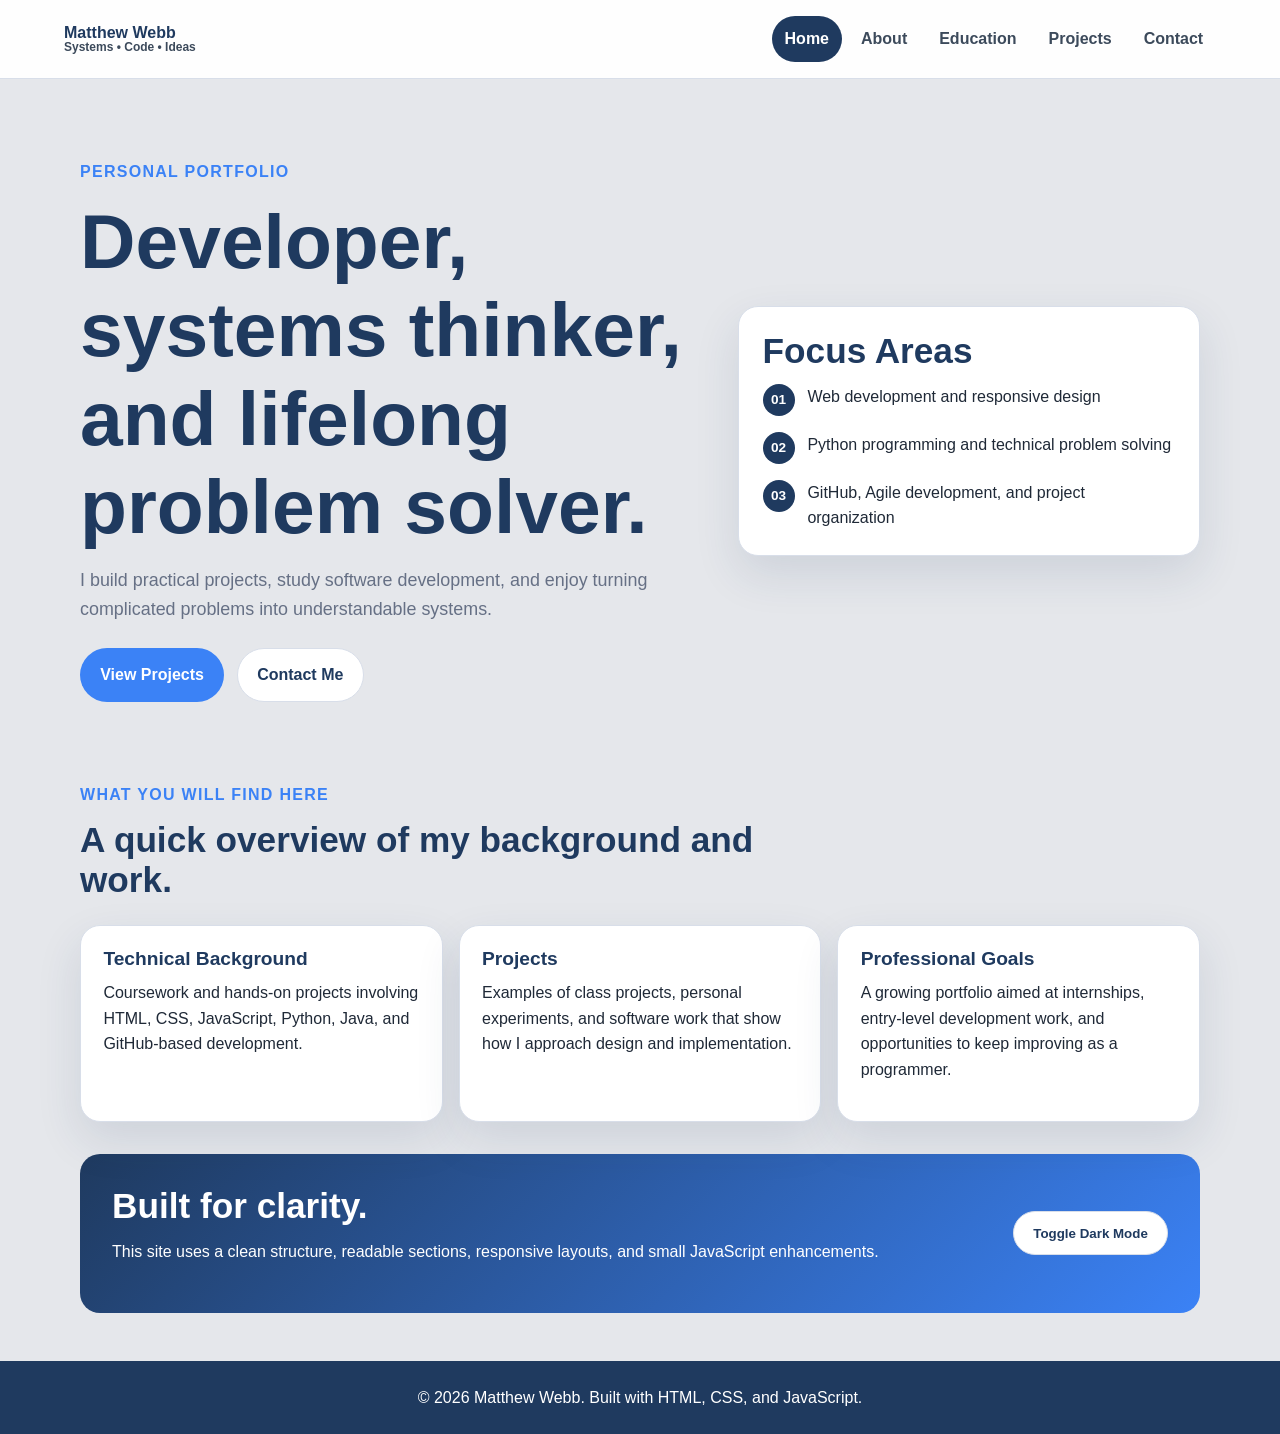
==== index.html @ 658241de "Add files via upload" ====
<!DOCTYPE html>
<html lang="en">
<head>
  <meta charset="UTF-8">
  <meta name="viewport" content="width=device-width, initial-scale=1.0">
  <title>Matthew Webb | Personal Portfolio</title>
  <link rel="stylesheet" href="css/style.css">
  <script src="js/script.js" defer></script>
</head>
<body>
  <header class="site-header">
    <a class="wordmark" href="index.html" aria-label="Matthew Webb home">
      <span>Matthew Webb</span>
      <small>Systems • Code • Ideas</small>
    </a>
    <button class="nav-toggle" aria-label="Toggle navigation" aria-expanded="false">☰</button>
    <nav class="site-nav" aria-label="Main navigation">
      <a class="active" href="index.html">Home</a>
      <a href="about.html">About</a>
      <a href="education.html">Education</a>
      <a href="projects.html">Projects</a>
      <a href="contact.html">Contact</a>
    </nav>
  </header>

  <main>
    <section class="hero two-column-hero">
      <div>
        <p class="eyebrow">Personal Portfolio</p>
        <h1>Developer, systems thinker, and lifelong problem solver.</h1>
        <p class="hero-text">I build practical projects, study software development, and enjoy turning complicated problems into understandable systems.</p>
        <div class="button-row">
          <a class="button primary" href="projects.html">View Projects</a>
          <a class="button secondary" href="contact.html">Contact Me</a>
        </div>
      </div>
      <div class="hero-card" aria-label="Portfolio highlights">
        <h2>Focus Areas</h2>
        <ul class="highlight-list">
          <li><span>01</span> Web development and responsive design</li>
          <li><span>02</span> Python programming and technical problem solving</li>
          <li><span>03</span> GitHub, Agile development, and project organization</li>
        </ul>
      </div>
    </section>

    <section class="content-section">
      <div class="section-heading">
        <p class="eyebrow">What you will find here</p>
        <h2>A quick overview of my background and work.</h2>
      </div>
      <div class="card-grid three-columns">
        <article class="info-card">
          <h3>Technical Background</h3>
          <p>Coursework and hands-on projects involving HTML, CSS, JavaScript, Python, Java, and GitHub-based development.</p>
        </article>
        <article class="info-card">
          <h3>Projects</h3>
          <p>Examples of class projects, personal experiments, and software work that show how I approach design and implementation.</p>
        </article>
        <article class="info-card">
          <h3>Professional Goals</h3>
          <p>A growing portfolio aimed at internships, entry-level development work, and opportunities to keep improving as a programmer.</p>
        </article>
      </div>
    </section>

    <section class="callout-band">
      <div>
        <h2>Built for clarity.</h2>
        <p>This site uses a clean structure, readable sections, responsive layouts, and small JavaScript enhancements.</p>
      </div>
      <button class="button secondary theme-toggle" type="button">Toggle Dark Mode</button>
    </section>
  </main>

  <footer class="site-footer">
    <p>&copy; 2026 Matthew Webb. Built with HTML, CSS, and JavaScript.</p>
  </footer>
</body>
</html>
---- css/style.css ----
:root {
  --dark-blue: #1F3A5F;
  --slate-gray: #3C4A5B;
  --light-gray: #E5E7EB;
  --accent-blue: #3B82F6;
  --white: #ffffff;
  --surface: #ffffff;
  --text: #1f2937;
  --muted: #667085;
  --border: #d8dee9;
  --shadow: 0 18px 45px rgba(31, 58, 95, 0.12);
}

* {
  box-sizing: border-box;
}

html {
  scroll-behavior: smooth;
}

body {
  margin: 0;
  font-family: "Open Sans", Arial, sans-serif;
  color: var(--text);
  background: var(--light-gray);
  line-height: 1.6;
}

body.dark-mode {
  --light-gray: #111827;
  --surface: #1f2937;
  --text: #f3f4f6;
  --muted: #cbd5e1;
  --border: #374151;
  --shadow: 0 18px 45px rgba(0, 0, 0, 0.35);
}

a {
  color: var(--accent-blue);
  text-decoration: none;
}

a:hover,
a:focus {
  text-decoration: underline;
}

img {
  max-width: 100%;
  display: block;
}

.site-header {
  position: sticky;
  top: 0;
  z-index: 10;
  display: flex;
  align-items: center;
  justify-content: space-between;
  gap: 1rem;
  padding: 1rem clamp(1rem, 5vw, 4rem);
  background: rgba(255, 255, 255, 0.95);
  border-bottom: 1px solid var(--border);
  backdrop-filter: blur(10px);
}

.dark-mode .site-header {
  background: rgba(31, 41, 55, 0.95);
}

.wordmark {
  display: inline-flex;
  flex-direction: column;
  color: var(--dark-blue);
  font-family: Montserrat, Arial, sans-serif;
  font-weight: 800;
  line-height: 1.1;
}

.dark-mode .wordmark {
  color: #dbeafe;
}

.wordmark small {
  color: var(--slate-gray);
  font-size: 0.75rem;
  font-weight: 600;
}

.dark-mode .wordmark small {
  color: var(--muted);
}

.site-nav {
  display: flex;
  align-items: center;
  gap: 0.4rem;
}

.site-nav a {
  color: var(--slate-gray);
  font-weight: 700;
  padding: 0.65rem 0.8rem;
  border-radius: 999px;
}

.site-nav a:hover,
.site-nav a:focus,
.site-nav a.active {
  color: #ffffff;
  background: var(--dark-blue);
  text-decoration: none;
}

.nav-toggle {
  display: none;
  border: 0;
  border-radius: 0.5rem;
  padding: 0.55rem 0.75rem;
  color: #ffffff;
  background: var(--dark-blue);
  font-size: 1.2rem;
  cursor: pointer;
}

main {
  width: min(1120px, calc(100% - 2rem));
  margin: 0 auto;
}

.hero,
.page-intro,
.content-section,
.callout-band,
.timeline-section,
.skills-panel,
.contact-layout,
.about-layout,
.project-grid,
.filter-section {
  margin: 2rem 0;
}

.two-column-hero {
  display: grid;
  grid-template-columns: minmax(0, 1.15fr) minmax(280px, 0.85fr);
  align-items: center;
  gap: 2rem;
  min-height: 68vh;
  padding: 3rem 0;
}

.eyebrow {
  margin: 0 0 0.75rem;
  color: var(--accent-blue);
  font-weight: 800;
  letter-spacing: 0.08em;
  text-transform: uppercase;
}

h1,
h2,
h3 {
  font-family: Montserrat, Arial, sans-serif;
  color: var(--dark-blue);
  line-height: 1.15;
}

.dark-mode h1,
.dark-mode h2,
.dark-mode h3 {
  color: #dbeafe;
}

h1 {
  margin: 0 0 1rem;
  font-size: clamp(2.2rem, 6vw, 4.8rem);
}

h2 {
  margin: 0 0 0.8rem;
  font-size: clamp(1.45rem, 3vw, 2.2rem);
}

h3 {
  margin: 0 0 0.6rem;
  font-size: 1.2rem;
}

p {
  margin-top: 0;
}

.hero-text,
.page-intro p,
.split-intro > p,
.project-intro > p {
  color: var(--muted);
  font-size: 1.12rem;
}

.button-row {
  display: flex;
  flex-wrap: wrap;
  gap: 0.8rem;
  margin-top: 1.5rem;
}

.button {
  display: inline-flex;
  align-items: center;
  justify-content: center;
  border: 1px solid transparent;
  border-radius: 999px;
  padding: 0.85rem 1.2rem;
  font-weight: 800;
  cursor: pointer;
}

.button.primary {
  color: #ffffff;
  background: var(--accent-blue);
}

.button.secondary {
  color: var(--dark-blue);
  background: var(--surface);
  border-color: var(--border);
}

.dark-mode .button.secondary {
  color: var(--text);
}

.hero-card,
.info-card,
.profile-panel,
.timeline-content,
.skills-panel,
.contact-form,
.contact-card,
.project-card {
  background: var(--surface);
  border: 1px solid var(--border);
  border-radius: 1.25rem;
  box-shadow: var(--shadow);
}

.hero-card {
  padding: 1.5rem;
}

.highlight-list {
  display: grid;
  gap: 1rem;
  padding: 0;
  margin: 0;
  list-style: none;
}

.highlight-list li {
  display: flex;
  gap: 0.8rem;
  align-items: flex-start;
}

.highlight-list span {
  display: inline-grid;
  place-items: center;
  min-width: 2rem;
  height: 2rem;
  border-radius: 50%;
  color: #ffffff;
  background: var(--dark-blue);
  font-weight: 800;
  font-size: 0.85rem;
}

.section-heading {
  max-width: 700px;
  margin-bottom: 1.5rem;
}

.card-grid,
.project-grid {
  display: grid;
  gap: 1rem;
}

.three-columns,
.project-grid {
  grid-template-columns: repeat(3, minmax(0, 1fr));
}

.info-card,
.project-card {
  padding: 1.4rem;
}

.callout-band {
  display: flex;
  align-items: center;
  justify-content: space-between;
  gap: 1rem;
  padding: 2rem;
  border-radius: 1.25rem;
  color: #ffffff;
  background: linear-gradient(135deg, var(--dark-blue), var(--accent-blue));
}

.callout-band h2,
.callout-band p {
  color: var(--white);
}

.page-intro {
  padding: 3rem 0 1rem;
}

.centered-intro {
  max-width: 760px;
  margin-inline: auto;
  text-align: center;
}

.split-intro,
.project-intro {
  display: grid;
  grid-template-columns: minmax(0, 1fr) minmax(280px, 0.75fr);
  gap: 2rem;
  align-items: end;
}

.about-layout {
  display: grid;
  grid-template-columns: 320px minmax(0, 1fr);
  gap: 1rem;
  align-items: start;
}

.profile-panel {
  padding: 1.5rem;
  text-align: center;
}

.avatar-placeholder {
  display: grid;
  place-items: center;
  width: 9rem;
  height: 9rem;
  margin: 0 auto 1rem;
  border-radius: 2rem;
  color: #ffffff;
  background: var(--dark-blue);
  font-size: 2.4rem;
  font-weight: 900;
}

.stacked-content {
  display: grid;
  gap: 1rem;
}

.wide-card {
  padding: 1.4rem 1.6rem;
}

.timeline-section {
  position: relative;
  display: grid;
  gap: 1.2rem;
  max-width: 880px;
  margin-inline: auto;
}

.timeline-section::before {
  content: "";
  position: absolute;
  left: 1rem;
  top: 0;
  bottom: 0;
  width: 3px;
  background: var(--accent-blue);
}

.timeline-item {
  display: grid;
  grid-template-columns: 2rem 1fr;
  gap: 1rem;
  position: relative;
}

.timeline-marker {
  width: 1.3rem;
  height: 1.3rem;
  margin-top: 1.4rem;
  border: 4px solid var(--accent-blue);
  border-radius: 50%;
  background: var(--surface);
  z-index: 1;
}

.timeline-content {
  padding: 1.2rem 1.4rem;
}

.skills-panel {
  padding: 1.5rem;
}

.skill-tags {
  display: flex;
  flex-wrap: wrap;
  gap: 0.7rem;
}

.skill-tags span {
  padding: 0.5rem 0.8rem;
  border-radius: 999px;
  color: var(--dark-blue);
  background: #dbeafe;
  font-weight: 800;
}

.filter-section {
  display: flex;
  flex-wrap: wrap;
  gap: 0.7rem;
}

.filter-button {
  border: 1px solid var(--border);
  border-radius: 999px;
  padding: 0.7rem 1rem;
  color: var(--dark-blue);
  background: var(--surface);
  font-weight: 800;
  cursor: pointer;
}

.filter-button.active,
.filter-button:hover,
.filter-button:focus {
  color: #ffffff;
  background: var(--dark-blue);
}

.project-card {
  min-height: 220px;
  transition: transform 0.2s ease, opacity 0.2s ease;
}

.project-card:hover {
  transform: translateY(-4px);
}

.project-card.hidden {
  display: none;
}

.project-type {
  color: var(--accent-blue);
  font-weight: 900;
  text-transform: uppercase;
  letter-spacing: 0.06em;
  font-size: 0.82rem;
}

.contact-intro {
  max-width: 720px;
}

.contact-layout {
  display: grid;
  grid-template-columns: minmax(0, 1fr) 360px;
  gap: 1rem;
  align-items: start;
}

.contact-form,
.contact-card {
  padding: 1.5rem;
}

.contact-form {
  display: grid;
  gap: 0.75rem;
}

label {
  font-weight: 800;
  color: var(--dark-blue);
}

.dark-mode label {
  color: #dbeafe;
}

input,
textarea {
  width: 100%;
  border: 1px solid var(--border);
  border-radius: 0.8rem;
  padding: 0.85rem 1rem;
  color: var(--text);
  background: var(--light-gray);
  font: inherit;
}

.form-message {
  min-height: 1.5rem;
  margin: 0;
  font-weight: 800;
}

.form-message.success {
  color: #15803d;
}

.form-message.error {
  color: #b91c1c;
}

.contact-list {
  display: grid;
  gap: 0.8rem;
  padding: 0;
  list-style: none;
}

.small-note {
  color: var(--muted);
  font-size: 0.9rem;
}

.site-footer {
  margin-top: 3rem;
  padding: 1.5rem clamp(1rem, 5vw, 4rem);
  color: #ffffff;
  background: var(--dark-blue);
  text-align: center;
}

.site-footer p {
  margin: 0;
}

@media (max-width: 850px) {
  .site-header {
    align-items: flex-start;
  }

  .nav-toggle {
    display: inline-flex;
  }

  .site-nav {
    position: absolute;
    left: 1rem;
    right: 1rem;
    top: calc(100% + 0.5rem);
    display: none;
    flex-direction: column;
    align-items: stretch;
    padding: 0.8rem;
    border: 1px solid var(--border);
    border-radius: 1rem;
    background: var(--surface);
    box-shadow: var(--shadow);
  }

  .site-nav.open {
    display: flex;
  }

  .two-column-hero,
  .split-intro,
  .project-intro,
  .about-layout,
  .contact-layout {
    grid-template-columns: 1fr;
  }

  .three-columns,
  .project-grid {
    grid-template-columns: repeat(2, minmax(0, 1fr));
  }

  .callout-band {
    align-items: flex-start;
    flex-direction: column;
  }
}

@media (max-width: 560px) {
  main {
    width: min(100% - 1rem, 1120px);
  }

  .three-columns,
  .project-grid {
    grid-template-columns: 1fr;
  }

  .hero,
  .page-intro {
    padding-top: 2rem;
  }

  .info-card,
  .project-card,
  .hero-card,
  .profile-panel,
  .contact-form,
  .contact-card,
  .skills-panel,
  .callout-band {
    border-radius: 1rem;
  }
}
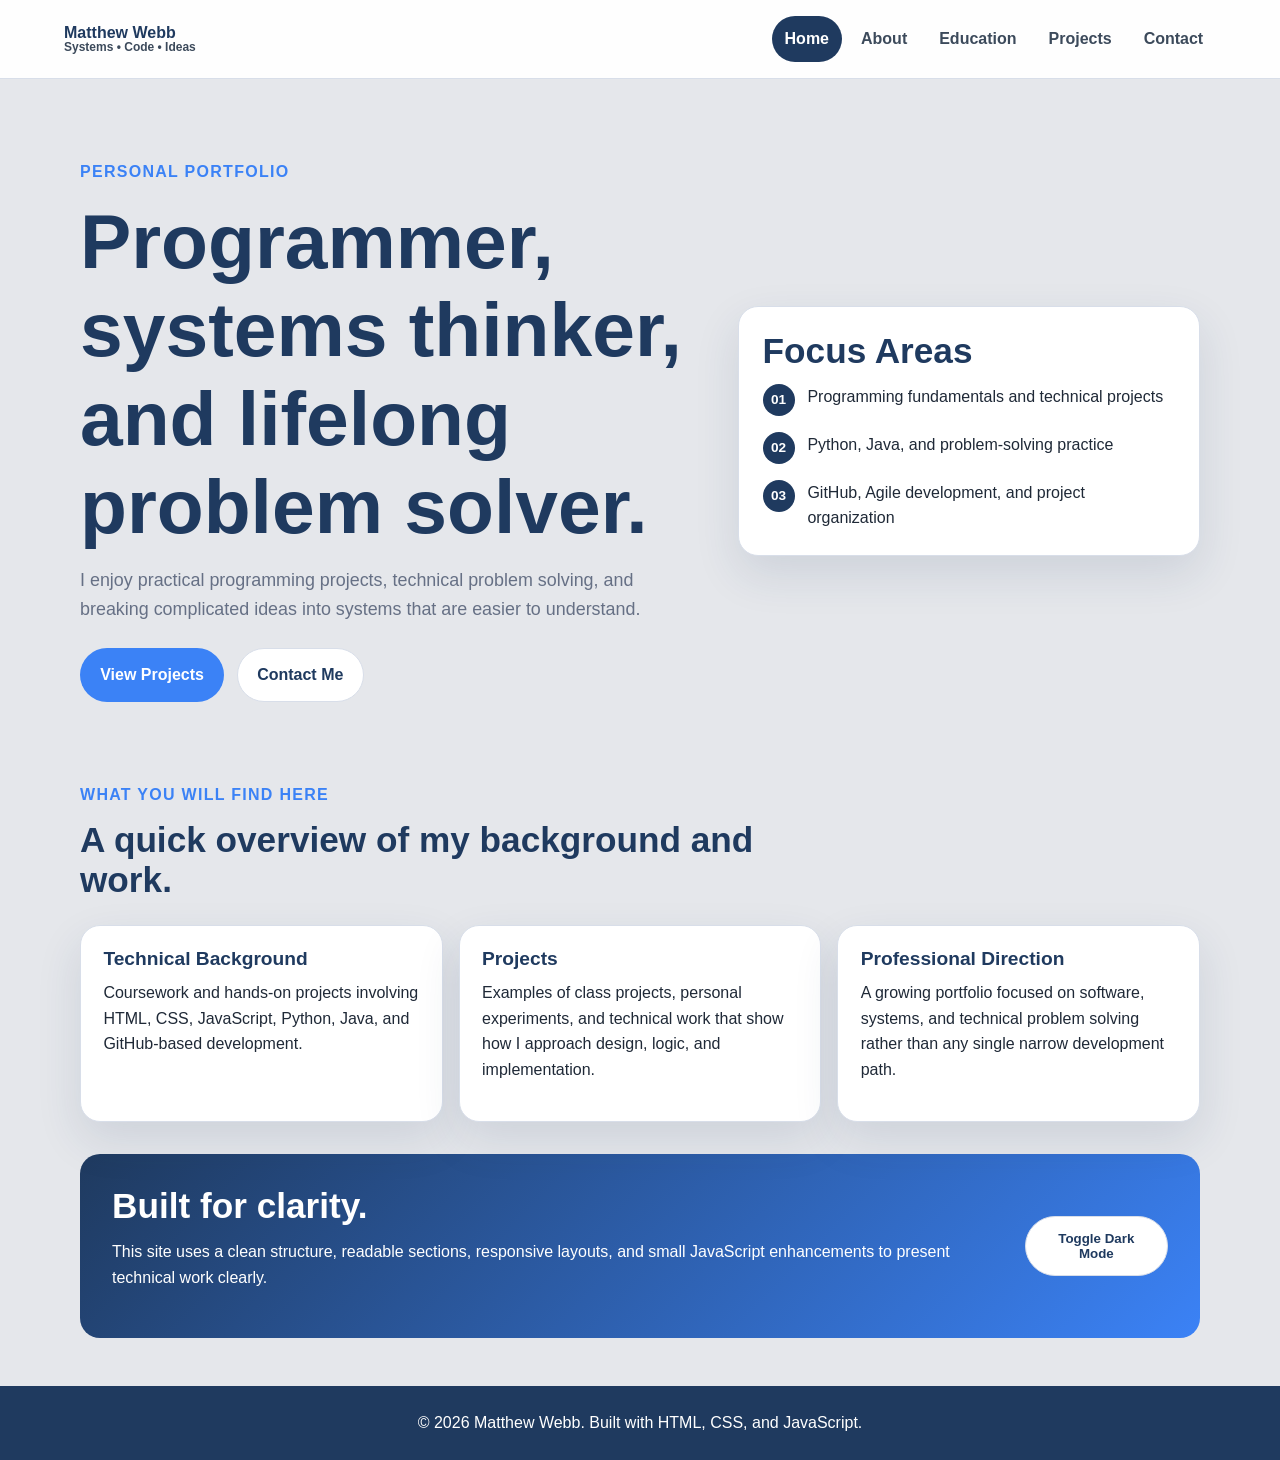
==== commit 14936a93: "Update index.html" ====
--- a/index.html
+++ b/index.html
@@ -27,8 +27,8 @@
     <section class="hero two-column-hero">
       <div>
         <p class="eyebrow">Personal Portfolio</p>
-        <h1>Developer, systems thinker, and lifelong problem solver.</h1>
-        <p class="hero-text">I build practical projects, study software development, and enjoy turning complicated problems into understandable systems.</p>
+        <h1>Programmer, systems thinker, and lifelong problem solver.</h1>
+        <p class="hero-text">I enjoy practical programming projects, technical problem solving, and breaking complicated ideas into systems that are easier to understand.</p>
         <div class="button-row">
           <a class="button primary" href="projects.html">View Projects</a>
           <a class="button secondary" href="contact.html">Contact Me</a>
@@ -37,8 +37,8 @@
       <div class="hero-card" aria-label="Portfolio highlights">
         <h2>Focus Areas</h2>
         <ul class="highlight-list">
-          <li><span>01</span> Web development and responsive design</li>
-          <li><span>02</span> Python programming and technical problem solving</li>
+          <li><span>01</span> Programming fundamentals and technical projects</li>
+          <li><span>02</span> Python, Java, and problem-solving practice</li>
           <li><span>03</span> GitHub, Agile development, and project organization</li>
         </ul>
       </div>
@@ -56,11 +56,11 @@
         </article>
         <article class="info-card">
           <h3>Projects</h3>
-          <p>Examples of class projects, personal experiments, and software work that show how I approach design and implementation.</p>
+          <p>Examples of class projects, personal experiments, and technical work that show how I approach design, logic, and implementation.</p>
         </article>
         <article class="info-card">
-          <h3>Professional Goals</h3>
-          <p>A growing portfolio aimed at internships, entry-level development work, and opportunities to keep improving as a programmer.</p>
+          <h3>Professional Direction</h3>
+          <p>A growing portfolio focused on software, systems, and technical problem solving rather than any single narrow development path.</p>
         </article>
       </div>
     </section>
@@ -68,7 +68,7 @@
     <section class="callout-band">
       <div>
         <h2>Built for clarity.</h2>
-        <p>This site uses a clean structure, readable sections, responsive layouts, and small JavaScript enhancements.</p>
+        <p>This site uses a clean structure, readable sections, responsive layouts, and small JavaScript enhancements to present technical work clearly.</p>
       </div>
       <button class="button secondary theme-toggle" type="button">Toggle Dark Mode</button>
     </section>
